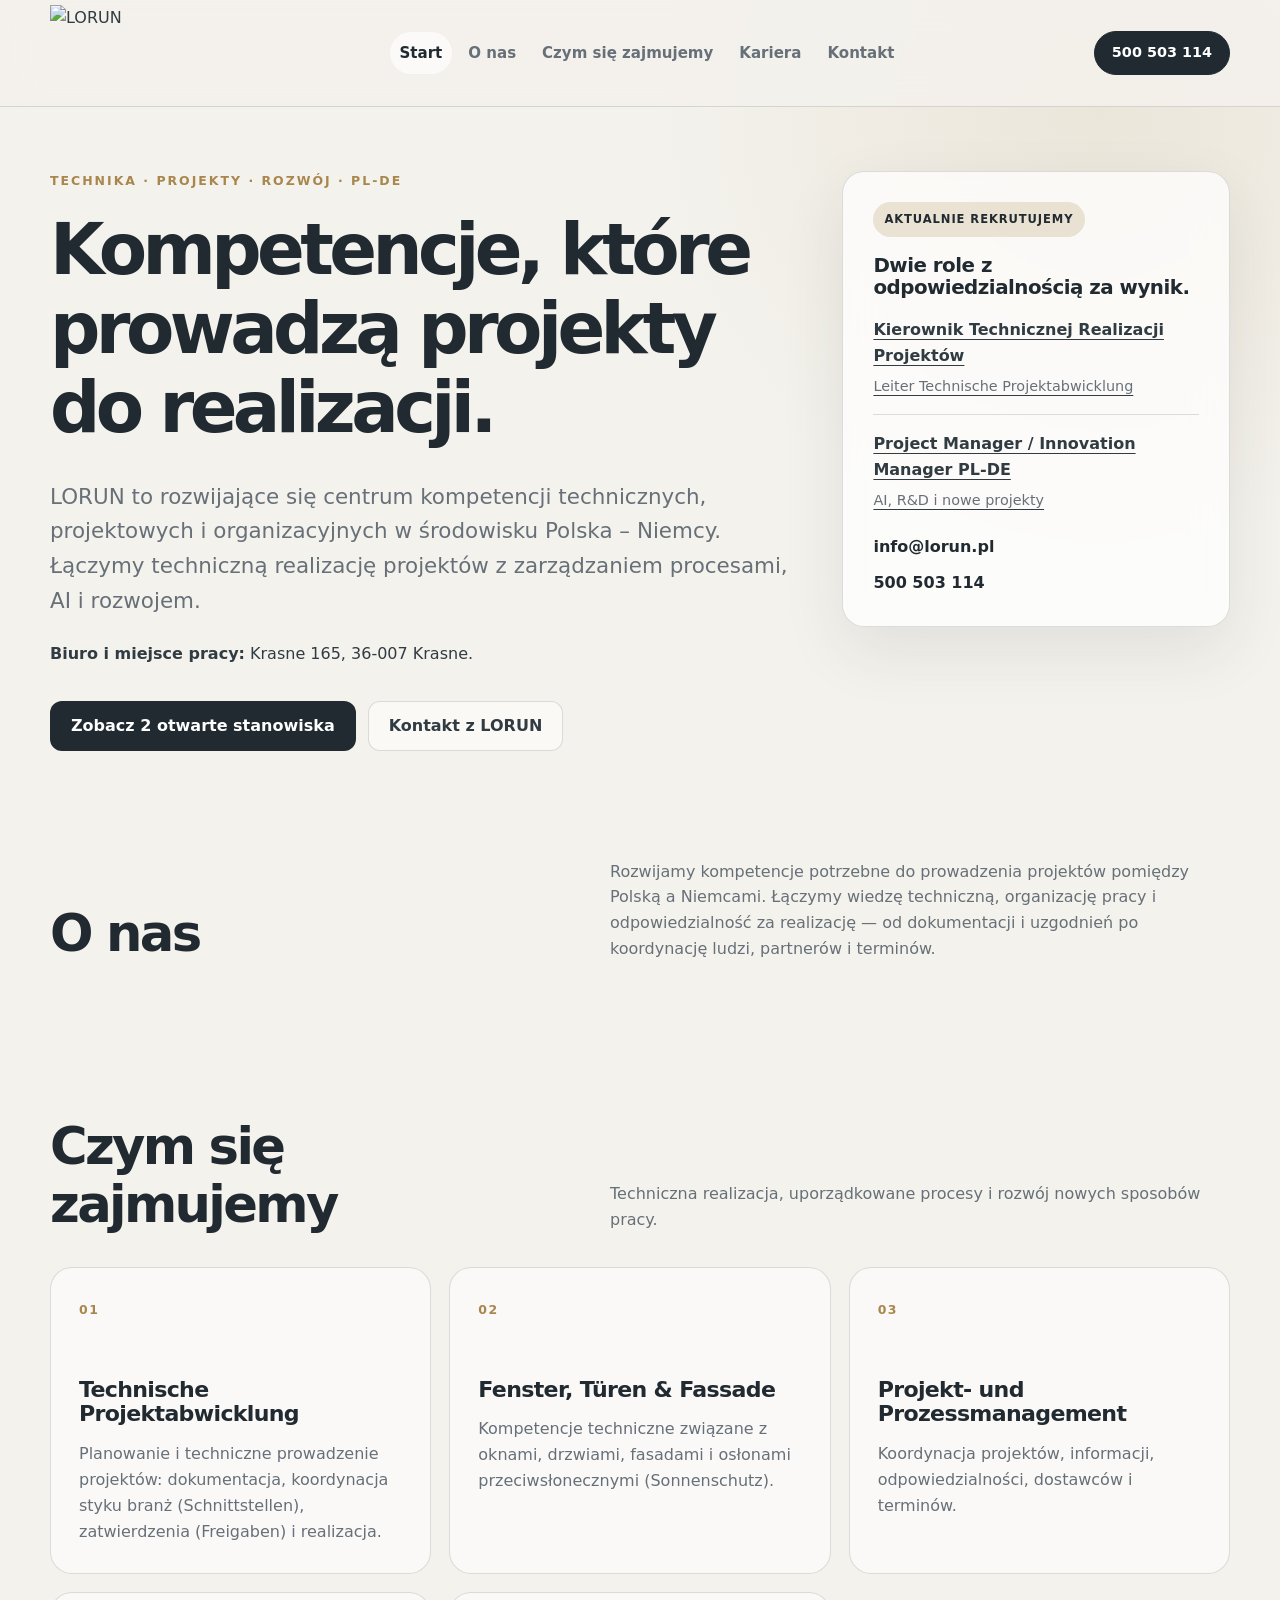
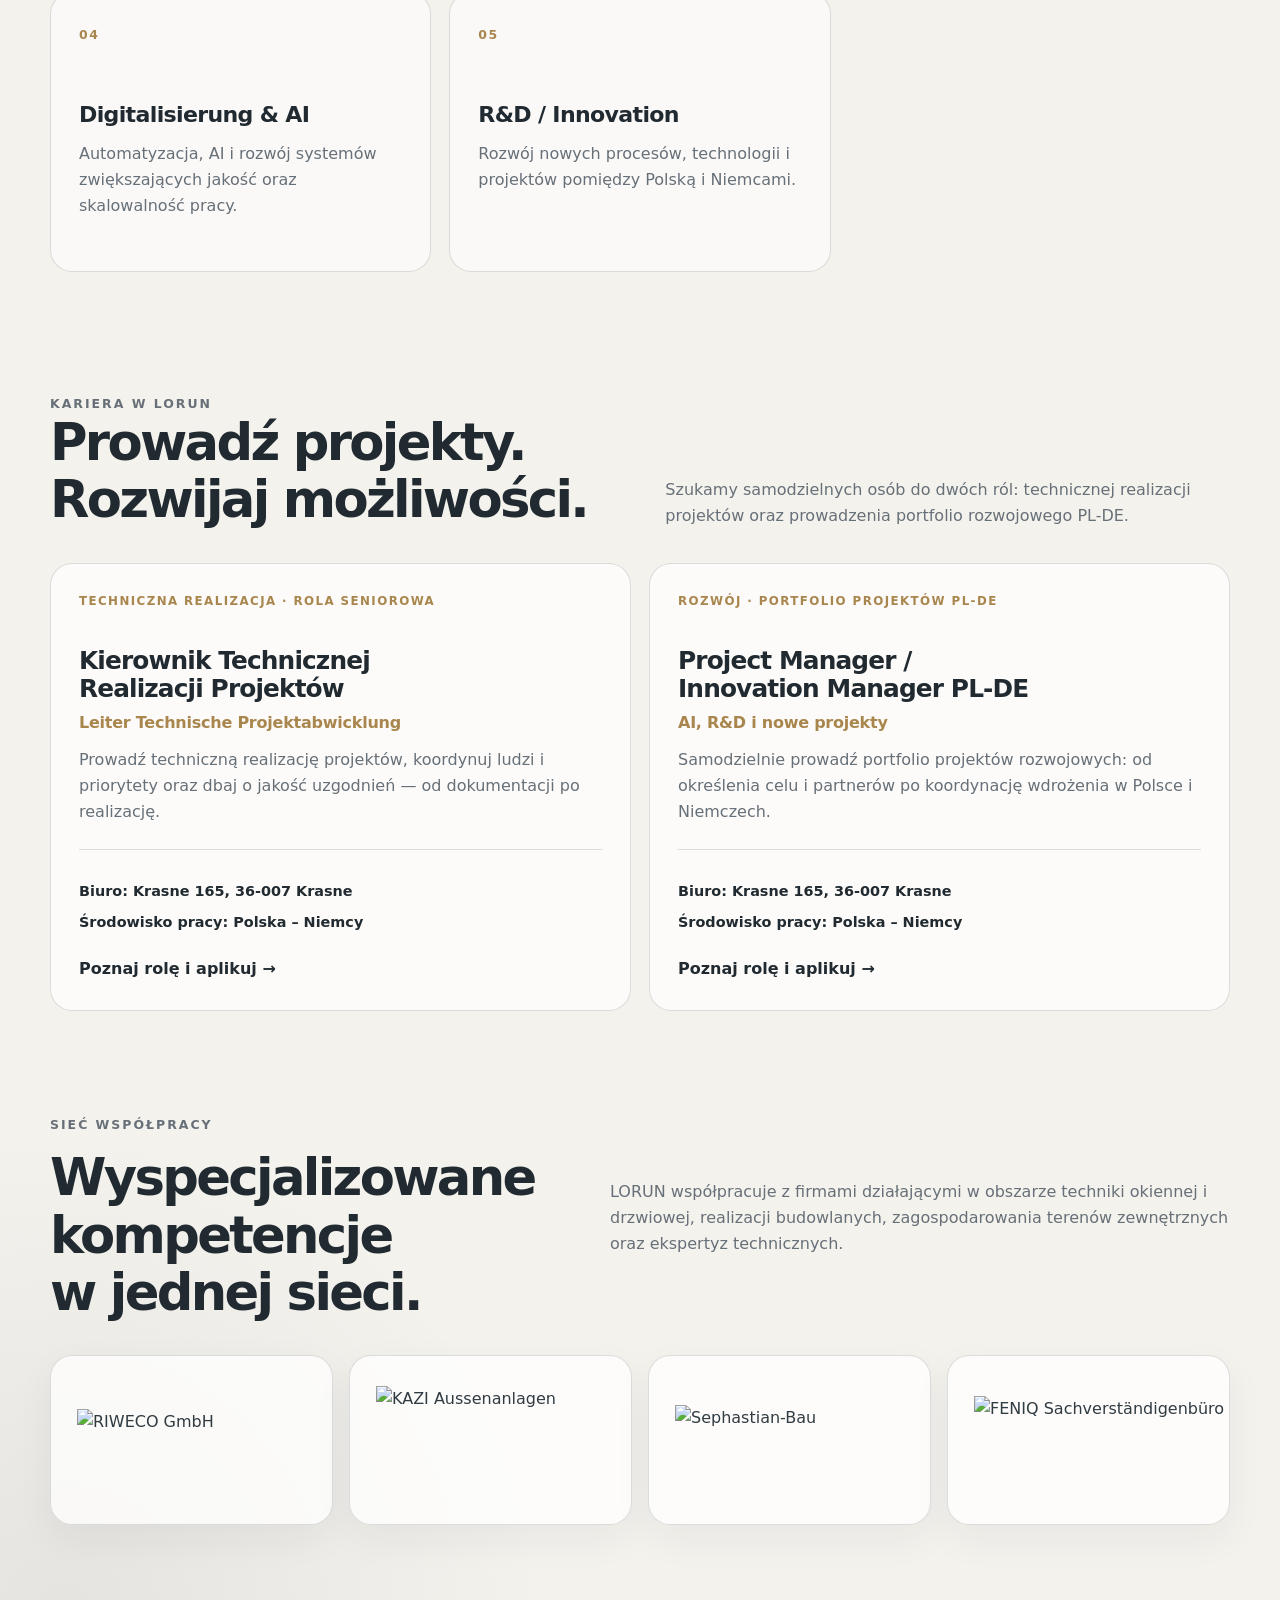
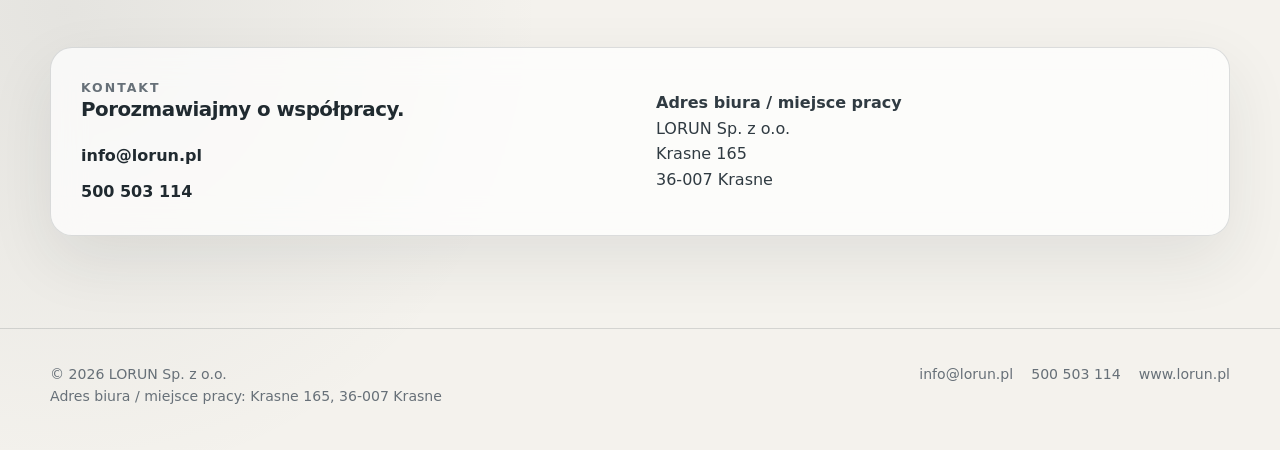
==== index.html @ e3cecb99 "Update LORUN careers, PL-DE profile and office contact" ====
<!doctype html>
<html lang="pl">
<head>
  <meta charset="utf-8">
  <meta name="viewport" content="width=device-width, initial-scale=1">
  <title>LORUN — kompetencje techniczne i projekty PL-DE | Kariera</title>
  <meta name="description" content="LORUN: techniczna realizacja projektów, okna, drzwi, fasady, AI i R&amp;D w środowisku PL-DE. Dwie aktualne rekrutacje. Biuro: Krasne 165, 36-007 Krasne.">
  <meta name="theme-color" content="#303b42">

  <link rel="canonical" href="https://www.lorun.pl/">
  <meta property="og:type" content="website">
  <meta property="og:title" content="LORUN — kompetencje techniczne i projekty PL-DE | Kariera">
  <meta property="og:description" content="LORUN: techniczna realizacja projektów, okna, drzwi, fasady, AI i R&amp;D w środowisku PL-DE. Dwie aktualne rekrutacje. Biuro: Krasne 165, 36-007 Krasne.">
  <meta property="og:url" content="https://www.lorun.pl/">
  <meta property="og:image" content="https://www.lorun.pl/assets/logo-lorun.png">
  <link rel="icon" type="image/png" href="assets/favicon.png">
  <link rel="stylesheet" href="assets/style.css">
</head>
<body>
<a class="skip-link" href="#main">Przejdź do treści</a>
<header class="site-header">
  <div class="container header-inner">
    <img class="site-logo" src="assets/logo-lorun.png" alt="LORUN" width="1000" height="684">
    <nav class="main-nav" aria-label="Nawigacja główna">
      <a href="./" aria-current="page">Start</a>
      <a href="#o-nas">O nas</a>
      <a href="#dzialalnosc">Czym się zajmujemy</a>
      <a href="kariera/">Kariera</a>
      <a href="#kontakt">Kontakt</a>
    </nav>
    <a class="header-contact" href="tel:+48500503114">500 503 114</a>
  </div>
</header>
<main id="main">
<section class="hero"><div class="container hero-grid"><div>
  <p class="eyebrow">Technika · Projekty · Rozwój · PL-DE</p>
  <h1>Kompetencje, które prowadzą projekty do realizacji.</h1>
  <p class="hero-copy">LORUN to rozwijające się centrum kompetencji technicznych, projektowych i organizacyjnych w środowisku Polska – Niemcy. Łączymy techniczną realizację projektów z zarządzaniem procesami, AI i rozwojem.</p>
  <p class="hero-location"><strong>Biuro i miejsce pracy:</strong> Krasne 165, 36-007 Krasne.</p>
  <div class="hero-actions"><a class="btn btn-primary" href="kariera/">Zobacz 2 otwarte stanowiska</a><a class="btn btn-secondary" href="#kontakt">Kontakt z LORUN</a></div>
</div><aside class="notice-panel" aria-labelledby="recruitment-title">
  <span class="notice-label">Aktualnie rekrutujemy</span><h2 id="recruitment-title">Dwie role z odpowiedzialnością za wynik.</h2>
  <ul class="open-roles"><li><a href="kariera/kierownik-technicznej-realizacji-projektow/">Kierownik Technicznej Realizacji Projektów<span>Leiter Technische Projektabwicklung</span></a></li><li><a href="kariera/project-manager-innovation-manager-pl-de/">Project Manager / Innovation Manager PL-DE<span>AI, R&amp;D i nowe projekty</span></a></li></ul>
  <div class="contact-list"><a href="mailto:info@lorun.pl">info@lorun.pl</a><a href="tel:+48500503114">500 503 114</a></div>
</aside></div></section>
<section class="section" id="o-nas"><div class="container"><div class="section-header"><h2>O nas</h2><p>Rozwijamy kompetencje potrzebne do prowadzenia projektów pomiędzy Polską a Niemcami. Łączymy wiedzę techniczną, organizację pracy i odpowiedzialność za realizację — od dokumentacji i uzgodnień po koordynację ludzi, partnerów i terminów.</p></div></div></section>
<section class="section" id="dzialalnosc"><div class="container"><div class="section-header"><h2>Czym się zajmujemy</h2><p>Techniczna realizacja, uporządkowane procesy i rozwój nowych sposobów pracy.</p></div><div class="cards-3">
<article class="service-card"><span class="service-index">01</span><h3 lang="de">Technische Projektabwicklung</h3><p>Planowanie i techniczne prowadzenie projektów: dokumentacja, koordynacja styku branż (Schnittstellen), zatwierdzenia (Freigaben) i realizacja.</p></article>
<article class="service-card"><span class="service-index">02</span><h3 lang="de">Fenster, Türen &amp; Fassade</h3><p>Kompetencje techniczne związane z oknami, drzwiami, fasadami i osłonami przeciwsłonecznymi (Sonnenschutz).</p></article>
<article class="service-card"><span class="service-index">03</span><h3 lang="de">Projekt- und Prozessmanagement</h3><p>Koordynacja projektów, informacji, odpowiedzialności, dostawców i terminów.</p></article>
<article class="service-card"><span class="service-index">04</span><h3 lang="de">Digitalisierung &amp; AI</h3><p>Automatyzacja, AI i rozwój systemów zwiększających jakość oraz skalowalność pracy.</p></article>
<article class="service-card"><span class="service-index">05</span><h3 lang="de">R&amp;D / Innovation</h3><p>Rozwój nowych procesów, technologii i projektów pomiędzy Polską i Niemcami.</p></article>
</div></div></section>
<section class="section" id="kariera"><div class="container"><div class="section-header"><div><p class="eyebrow">Kariera w LORUN</p><h2>Prowadź projekty. Rozwijaj możliwości.</h2></div><p>Szukamy samodzielnych osób do dwóch ról: technicznej realizacji projektów oraz prowadzenia portfolio rozwojowego PL-DE.</p></div><div class="jobs-grid jobs-grid-two"><a class="job-card" href="kariera/kierownik-technicznej-realizacji-projektow/">
  <span class="job-card-kicker">Techniczna realizacja · rola seniorowa</span>
  <h2>Kierownik Technicznej Realizacji Projektów<span class="job-subtitle" lang="de">Leiter Technische Projektabwicklung</span></h2>
  <p>Prowadź techniczną realizację projektów, koordynuj ludzi i priorytety oraz dbaj o jakość uzgodnień — od dokumentacji po realizację.</p>
  <div class="job-card-meta"><span>Biuro: Krasne 165, 36-007 Krasne</span><span>Środowisko pracy: Polska – Niemcy</span></div>
  <span class="job-card-link">Poznaj rolę i aplikuj →</span>
</a>
<a class="job-card" href="kariera/project-manager-innovation-manager-pl-de/">
  <span class="job-card-kicker">Rozwój · portfolio projektów PL-DE</span>
  <h2>Project Manager / Innovation Manager PL-DE<span class="job-subtitle" lang="pl">AI, R&amp;D i nowe projekty</span></h2>
  <p>Samodzielnie prowadź portfolio projektów rozwojowych: od określenia celu i partnerów po koordynację wdrożenia w Polsce i Niemczech.</p>
  <div class="job-card-meta"><span>Biuro: Krasne 165, 36-007 Krasne</span><span>Środowisko pracy: Polska – Niemcy</span></div>
  <span class="job-card-link">Poznaj rolę i aplikuj →</span>
</a></div></div></section>
<section class="section partners-section" aria-labelledby="partners-title">
  <div class="container">
    <div class="section-header partners-header">
      <div>
        <p class="eyebrow">Sieć współpracy</p>
        <h2 id="partners-title">Wyspecjalizowane kompetencje w jednej sieci.</h2>
      </div>
      <p>LORUN współpracuje z firmami działającymi w obszarze techniki okiennej i drzwiowej, realizacji budowlanych, zagospodarowania terenów zewnętrznych oraz ekspertyz technicznych.</p>
    </div>

    <div class="partners-grid" aria-label="Firmy partnerskie LORUN">
      <div class="partner-card">
        <img class="partner-logo partner-logo-riweco" src="assets/partners/riweco.png" alt="RIWECO GmbH" width="1100" height="145" loading="lazy" decoding="async">
      </div>
      <div class="partner-card">
        <img class="partner-logo partner-logo-kazi" src="assets/partners/kazi-aussenanlagen.png" alt="KAZI Aussenanlagen" width="620" height="260" loading="lazy" decoding="async">
      </div>
      <div class="partner-card">
        <img class="partner-logo partner-logo-sebau" src="assets/partners/sephastian-bau.png" alt="Sephastian-Bau" width="1100" height="223" loading="lazy" decoding="async">
      </div>
      <div class="partner-card">
        <img class="partner-logo partner-logo-feniq" src="assets/partners/feniq.png" alt="FENIQ Sachverständigenbüro" width="423" height="145" loading="lazy" decoding="async">
      </div>
    </div>
  </div>
</section>
<section class="section" id="kontakt"><div class="container contact-panel"><div class="contact-grid"><div><p class="eyebrow">Kontakt</p><h2>Porozmawiajmy o współpracy.</h2><div class="contact-list"><a href="mailto:info@lorun.pl">info@lorun.pl</a><a href="tel:+48500503114">500 503 114</a></div></div><address><strong>Adres biura / miejsce pracy</strong><br>LORUN Sp. z o.o.<br>Krasne 165<br>36-007 Krasne</address></div></div></section>
</main>
<footer class="site-footer">
  <div class="container footer-inner">
    <div>© 2026 LORUN Sp. z o.o.<br>Adres biura / miejsce pracy: Krasne 165, 36-007 Krasne</div>
    <div class="footer-links">
      <a href="mailto:info@lorun.pl">info@lorun.pl</a>
      <a href="tel:+48500503114">500 503 114</a>
      <a href="https://www.lorun.pl/">www.lorun.pl</a>
    </div>
  </div>
</footer>
<script type="application/ld+json">{
  "@context": "https://schema.org",
  "@type": "Organization",
  "name": "LORUN Sp. z o.o.",
  "url": "https://www.lorun.pl/",
  "logo": "https://www.lorun.pl/assets/logo-lorun.png",
  "telephone": "+48500503114",
  "email": "info@lorun.pl",
  "location": {
    "@type": "Place",
    "name": "Biuro / miejsce pracy LORUN",
    "address": {
      "@type": "PostalAddress",
      "streetAddress": "Krasne 165",
      "postalCode": "36-007",
      "addressLocality": "Krasne",
      "addressCountry": "PL"
    }
  }
}</script>
<!-- Cloudflare Web Analytics --><script type='module' src='https://static.cloudflareinsights.com/beacon.min.js' data-cf-beacon='{"token": "ae90b8def98d4bb9a8c5c125991c2f4f"}'></script><!-- End Cloudflare Web Analytics -->
</body></html>
---- assets/style.css ----
:root {
  --bg: #f4f2ed;
  --surface: #fbfaf7;
  --surface-strong: #ffffff;
  --text: #303b42;
  --text-strong: #202a30;
  --muted: #677078;
  --line: rgba(48, 59, 66, 0.16);
  --gold: #cdbb96;
  --gold-strong: #a9864d;
  --shadow: 0 24px 65px rgba(31, 42, 48, 0.09);
  --radius: 22px;
  --max-width: 1180px;
}

* { box-sizing: border-box; }
html { scroll-behavior: smooth; }
body {
  margin: 0;
  min-height: 100vh;
  color: var(--text);
  background:
    radial-gradient(circle at 86% 3%, rgba(205, 187, 150, 0.22), transparent 28rem),
    radial-gradient(circle at 5% 88%, rgba(48, 59, 66, 0.08), transparent 30rem),
    var(--bg);
  font-family: Inter, ui-sans-serif, system-ui, -apple-system, BlinkMacSystemFont, "Segoe UI", sans-serif;
  line-height: 1.62;
  -webkit-font-smoothing: antialiased;
}

img { max-width: 100%; display: block; }
a { color: inherit; }
button, input, textarea, select { font: inherit; }

.skip-link {
  position: absolute;
  left: -9999px;
  top: 0;
  z-index: 100;
  padding: .75rem 1rem;
  color: #fff;
  background: var(--text-strong);
}
.skip-link:focus { left: 1rem; top: 1rem; }

.container {
  width: min(var(--max-width), calc(100% - 40px));
  margin-inline: auto;
}

.site-header {
  position: relative;
  z-index: 10;
  border-bottom: 1px solid var(--line);
  background: rgba(244, 242, 237, 0.86);
  backdrop-filter: blur(18px);
}

.header-inner {
  display: grid;
  grid-template-columns: 190px 1fr auto;
  align-items: center;
  min-height: 106px;
  gap: 32px;
}

.site-logo {
  width: 168px;
  height: auto;
  object-fit: contain;
  user-select: none;
}

.main-nav {
  display: flex;
  justify-content: center;
  gap: 6px;
}

.main-nav a {
  display: inline-flex;
  align-items: center;
  min-height: 42px;
  padding: 0 14px;
  border-radius: 999px;
  color: var(--muted);
  font-size: .94rem;
  font-weight: 680;
  text-decoration: none;
}
.main-nav a:hover,
.main-nav a[aria-current="page"] {
  color: var(--text-strong);
  background: rgba(255, 255, 255, .64);
}

.header-contact {
  display: inline-flex;
  align-items: center;
  min-height: 44px;
  padding: 0 17px;
  border: 1px solid var(--text-strong);
  border-radius: 999px;
  color: #fff;
  background: var(--text-strong);
  font-size: .9rem;
  font-weight: 760;
  text-decoration: none;
  white-space: nowrap;
}
.header-contact:hover { opacity: .9; }

.hero {
  padding: 100px 0 78px;
}

.hero-grid {
  display: grid;
  grid-template-columns: minmax(0, 1.32fr) minmax(300px, .68fr);
  gap: 64px;
  align-items: end;
}

.eyebrow {
  margin: 0 0 20px;
  color: var(--gold-strong);
  font-size: .78rem;
  font-weight: 820;
  letter-spacing: .16em;
  text-transform: uppercase;
}

h1, h2, h3 {
  color: var(--text-strong);
  line-height: 1.12;
  text-wrap: balance;
}

h1 {
  max-width: 860px;
  margin: 0;
  font-size: clamp(3rem, 7vw, 6.45rem);
  letter-spacing: -.065em;
}

.hero-copy {
  max-width: 780px;
  margin: 32px 0 0;
  color: var(--muted);
  font-size: clamp(1.08rem, 2vw, 1.34rem);
}

.hero-actions {
  display: flex;
  flex-wrap: wrap;
  gap: 12px;
  margin-top: 34px;
}

.btn {
  display: inline-flex;
  align-items: center;
  justify-content: center;
  min-height: 50px;
  padding: 0 20px;
  border: 1px solid transparent;
  border-radius: 12px;
  font-weight: 760;
  text-decoration: none;
}
.btn-primary { color: #fff; background: var(--text-strong); }
.btn-primary:hover { opacity: .91; transform: translateY(-1px); }
.btn-secondary { border-color: var(--line); background: rgba(255,255,255,.52); }
.btn-secondary:hover { background: #fff; }

.notice-panel,
.contact-panel,
.job-apply-card {
  padding: 30px;
  border: 1px solid var(--line);
  border-radius: var(--radius);
  background: rgba(255, 255, 255, .72);
  box-shadow: var(--shadow);
  backdrop-filter: blur(16px);
}

.notice-label {
  display: inline-flex;
  margin-bottom: 18px;
  padding: 8px 11px;
  border-radius: 999px;
  color: var(--text-strong);
  background: rgba(205,187,150,.38);
  font-size: .72rem;
  font-weight: 820;
  letter-spacing: .08em;
  text-transform: uppercase;
}

.notice-panel h2,
.contact-panel h2,
.job-apply-card h2 {
  margin: 0 0 12px;
  font-size: 1.24rem;
  letter-spacing: -.025em;
}

.notice-panel p,
.contact-panel p,
.job-apply-card p {
  margin: 0;
  color: var(--muted);
}

.contact-list {
  display: grid;
  gap: 10px;
  margin-top: 22px;
}
.contact-list a {
  display: flex;
  align-items: center;
  gap: 10px;
  color: var(--text-strong);
  font-weight: 740;
  text-decoration: none;
  overflow-wrap: anywhere;
}
.contact-list a:hover { text-decoration: underline; text-underline-offset: 4px; }

.section { padding: 30px 0 92px; }
.section-header {
  display: flex;
  justify-content: space-between;
  align-items: end;
  gap: 32px;
  margin-bottom: 34px;
}
.section-header h2 {
  margin: 0;
  font-size: clamp(2rem, 4vw, 3.7rem);
  letter-spacing: -.052em;
}
.section-header p { max-width: 620px; margin: 0; color: var(--muted); }

.cards-3 {
  display: grid;
  grid-template-columns: repeat(3, minmax(0, 1fr));
  gap: 18px;
}

.service-card {
  min-height: 280px;
  padding: 28px;
  border: 1px solid var(--line);
  border-radius: var(--radius);
  background: rgba(255,255,255,.55);
}
.service-index {
  color: var(--gold-strong);
  font-size: .78rem;
  font-weight: 820;
  letter-spacing: .12em;
}
.service-card h3 { margin: 56px 0 14px; font-size: 1.38rem; letter-spacing: -.03em; }
.service-card p { margin: 0; color: var(--muted); }

.partners-section {
  padding-top: 12px;
}

.partners-header {
  align-items: center;
}

.partners-header > div {
  max-width: 650px;
}

.partners-header .eyebrow {
  margin-bottom: 14px;
}

.partners-grid {
  display: grid;
  grid-template-columns: repeat(4, minmax(0, 1fr));
  gap: 16px;
}

.partner-card {
  display: grid;
  place-items: center;
  min-height: 170px;
  padding: 30px 26px;
  overflow: hidden;
  border: 1px solid var(--line);
  border-radius: var(--radius);
  background: rgba(255,255,255,.76);
  box-shadow: 0 14px 38px rgba(31, 42, 48, .055);
}

.partner-logo {
  width: 100%;
  height: 92px;
  object-fit: contain;
  object-position: center;
}

.partner-logo-riweco { height: 62px; }
.partner-logo-kazi { height: 108px; }
.partner-logo-sebau { height: 70px; }
.partner-logo-feniq { height: 88px; }

.career-teaser {
  display: grid;
  grid-template-columns: 1.15fr .85fr;
  gap: 42px;
  align-items: center;
  padding: 44px;
  border: 1px solid var(--line);
  border-radius: 28px;
  color: #f8f7f3;
  background: var(--text-strong);
  box-shadow: var(--shadow);
}
.career-teaser h2 { margin: 0 0 16px; color: #fff; font-size: clamp(2rem, 4vw, 3.5rem); letter-spacing: -.05em; }
.career-teaser p { margin: 0; color: rgba(255,255,255,.72); }
.career-teaser .btn { justify-self: end; color: var(--text-strong); background: var(--gold); }

.page-hero {
  padding: 76px 0 54px;
}
.page-hero h1 {
  max-width: 900px;
  font-size: clamp(3rem, 7vw, 5.9rem);
}
.page-hero .hero-copy { max-width: 850px; }

.breadcrumbs {
  display: flex;
  flex-wrap: wrap;
  gap: 8px;
  margin: 0 0 20px;
  color: var(--muted);
  font-size: .86rem;
}
.breadcrumbs a { text-decoration: none; }
.breadcrumbs a:hover { text-decoration: underline; }

.jobs-grid {
  display: grid;
  grid-template-columns: repeat(3, minmax(0, 1fr));
  gap: 18px;
}

.job-card {
  position: relative;
  display: flex;
  flex-direction: column;
  min-height: 410px;
  padding: 28px;
  border: 1px solid var(--line);
  border-radius: var(--radius);
  background: rgba(255,255,255,.67);
  text-decoration: none;
  transition: transform .18s ease, box-shadow .18s ease, border-color .18s ease;
}
.job-card:hover {
  transform: translateY(-4px);
  border-color: rgba(169,134,77,.48);
  box-shadow: var(--shadow);
}
.job-card-kicker {
  color: var(--gold-strong);
  font-size: .74rem;
  font-weight: 820;
  letter-spacing: .12em;
  text-transform: uppercase;
}
.job-card h2 { margin: 36px 0 12px; font-size: 1.55rem; letter-spacing: -.035em; }
.job-card p { margin: 0; color: var(--muted); }
.job-card-meta {
  display: grid;
  gap: 8px;
  margin-top: auto;
  padding-top: 30px;
  border-top: 1px solid var(--line);
  color: var(--text-strong);
  font-size: .9rem;
  font-weight: 690;
}
.job-card-link {
  display: inline-flex;
  margin-top: 22px;
  color: var(--text-strong);
  font-weight: 800;
}

.job-header {
  padding: 66px 0 38px;
}
.job-header h1 {
  max-width: 1020px;
  font-size: clamp(2.65rem, 6vw, 5.1rem);
}
.job-subtitle {
  display: block;
  margin-top: 10px;
  color: var(--gold-strong);
  font-size: clamp(1rem, 2vw, 1.34rem);
  font-weight: 760;
  letter-spacing: -.015em;
}

.job-meta {
  display: grid;
  grid-template-columns: repeat(3, minmax(0,1fr));
  gap: 1px;
  margin-top: 34px;
  overflow: hidden;
  border: 1px solid var(--line);
  border-radius: 16px;
  background: var(--line);
}
.job-meta-item { padding: 20px; background: rgba(255,255,255,.78); }
.job-meta-label {
  display: block;
  margin-bottom: 4px;
  color: var(--muted);
  font-size: .72rem;
  font-weight: 820;
  letter-spacing: .09em;
  text-transform: uppercase;
}
.job-meta-value { color: var(--text-strong); font-weight: 750; }

.job-layout {
  display: grid;
  grid-template-columns: minmax(0, 1fr) 340px;
  gap: 54px;
  align-items: start;
  padding: 30px 0 100px;
}

.job-content {
  min-width: 0;
  padding: 38px 42px;
  border: 1px solid var(--line);
  border-radius: var(--radius);
  background: rgba(255,255,255,.60);
}
.job-section + .job-section {
  margin-top: 42px;
  padding-top: 36px;
  border-top: 1px solid var(--line);
}
.job-section h2 { margin: 0 0 18px; font-size: 1.72rem; letter-spacing: -.035em; }
.job-section p { margin: 0 0 16px; }
.job-section p:last-child { margin-bottom: 0; }
.job-section ul { margin: 0; padding-left: 1.25rem; }
.job-section li { padding-left: .25rem; margin: .42rem 0; }
.job-section strong { color: var(--text-strong); }

.job-sidebar {
  position: sticky;
  top: 28px;
  display: grid;
  gap: 18px;
}
.job-apply-card .btn { width: 100%; margin-top: 22px; }
.apply-details {
  display: grid;
  gap: 10px;
  margin-top: 20px;
  padding-top: 20px;
  border-top: 1px solid var(--line);
  font-size: .93rem;
}
.apply-details a { font-weight: 760; text-decoration: none; overflow-wrap: anywhere; }
.apply-details a:hover { text-decoration: underline; }

.pathway {
  display: flex;
  flex-wrap: wrap;
  gap: 8px;
  align-items: center;
  margin-top: 12px;
}
.pathway span {
  padding: 9px 12px;
  border: 1px solid var(--line);
  border-radius: 10px;
  background: rgba(255,255,255,.62);
  font-size: .9rem;
  font-weight: 720;
}
.pathway b { color: var(--gold-strong); }

.site-footer {
  border-top: 1px solid var(--line);
}
.footer-inner {
  display: grid;
  grid-template-columns: 1fr auto;
  gap: 28px;
  padding: 34px 0 42px;
  color: var(--muted);
  font-size: .88rem;
}
.footer-links { display: flex; flex-wrap: wrap; justify-content: end; gap: 18px; }
.footer-links a { text-decoration: none; }
.footer-links a:hover { text-decoration: underline; }

@media (max-width: 980px) {
  .header-inner { grid-template-columns: 160px 1fr; }
  .header-contact { display: none; }
  .main-nav { justify-content: end; }
  .hero-grid, .career-teaser, .job-layout { grid-template-columns: 1fr; }
  .notice-panel { max-width: 680px; }
  .career-teaser .btn { justify-self: start; }
  .job-sidebar { position: static; grid-template-columns: 1fr 1fr; }
  .cards-3, .jobs-grid, .partners-grid { grid-template-columns: 1fr 1fr; }
}

@media (max-width: 720px) {
  .container { width: min(var(--max-width), calc(100% - 28px)); }
  .site-header { position: static; }
  .header-inner { grid-template-columns: 132px 1fr; min-height: 84px; gap: 16px; }
  .site-logo { width: 128px; }
  .main-nav { gap: 0; }
  .main-nav a { padding-inline: 10px; font-size: .85rem; }
  .hero { padding: 68px 0 56px; }
  .hero-grid { gap: 38px; }
  h1 { font-size: clamp(2.75rem, 15vw, 4.6rem); }
  .section { padding-bottom: 68px; }
  .section-header { display: block; }
  .section-header p { margin-top: 16px; }
  .cards-3, .jobs-grid, .job-sidebar { grid-template-columns: 1fr; }
  .partner-card { min-height: 148px; }
  .career-teaser { padding: 30px; }
  .page-hero { padding-top: 58px; }
  .job-meta { grid-template-columns: 1fr; }
  .job-content { padding: 28px 24px; }
  .footer-inner { grid-template-columns: 1fr; }
  .footer-links { justify-content: start; }
}

@media (max-width: 480px) {
  .header-inner { grid-template-columns: 112px 1fr; }
  .site-logo { width: 108px; }
  .main-nav a:nth-child(3) { display: none; }
  .notice-panel, .contact-panel, .job-apply-card, .service-card, .job-card { padding: 24px; }
  .partners-grid { grid-template-columns: 1fr; }
  .partner-card { min-height: 132px; padding: 24px; }
  .hero-actions { display: grid; }
  .btn { width: 100%; }
}

/* Recruitment and office information use the existing palette and components. */
.main-nav { flex-wrap: wrap; }
.header-inner { grid-template-columns: 150px minmax(0, 1fr) auto; gap: 18px; }
.site-logo { width: 140px; }
.main-nav a { padding-inline: 10px; }
.hero { padding-top: 64px; }
.hero-grid { gap: 40px; align-items: start; }
.hero h1 { font-size: clamp(2.8rem, 5.5vw, 4.7rem); }
.page-hero h1, .job-header h1 { overflow-wrap: anywhere; }
.hero-location { margin-top: 22px; }
.open-roles { list-style: none; padding: 0; margin: 18px 0; }
.open-roles li + li { border-top: 1px solid var(--line); margin-top: 16px; padding-top: 16px; }
.open-roles a { display: block; font-weight: 760; text-decoration-thickness: 1px; text-underline-offset: 4px; }
.open-roles a span { display: block; margin-top: 6px; font-size: .9rem; font-weight: 500; color: var(--muted); }
.jobs-grid-two { grid-template-columns: repeat(2, minmax(0, 1fr)); }
.job-card .job-subtitle { font-size: 1rem; line-height: 1.4; }
.job-card p { margin-bottom: 24px; }
.contact-grid { display: grid; grid-template-columns: 1fr 1fr; gap: 32px; align-items: center; }
address { font-style: normal; }
.archive-notice { margin-top: 28px; padding: 24px; border: 1px solid var(--gold-strong); border-radius: var(--radius); background: var(--surface); }
.archive-notice p { margin: 10px 0 18px; }
a:focus-visible { outline: 3px solid var(--gold-strong); outline-offset: 4px; }
section[id] { scroll-margin-top: 24px; }
@media (max-width: 1100px) {
  .header-inner { grid-template-columns: 140px minmax(0, 1fr); }
  .header-contact { display: none; }
}
@media (max-width: 720px) {
  .header-inner { grid-template-columns: 1fr; gap: 8px; padding-block: 14px; }
  .site-logo { width: 108px; margin-inline: auto; }
  .main-nav { justify-content: center; }
  .main-nav a, .main-nav a:nth-child(3) { display: inline-flex; padding-inline: 10px; min-height: 44px; }
  .jobs-grid-two, .contact-grid { grid-template-columns: 1fr; }
  .hero { padding-top: 36px; }
  .hero h1 { font-size: clamp(2.5rem, 10vw, 4rem); }
  .page-hero h1 { font-size: clamp(2.35rem, 7vw, 5.9rem); }
  .hero-copy { margin-top: 22px; }
}
@media (prefers-reduced-motion: reduce) {
  html { scroll-behavior: auto; }
  .job-card { transition: none; }
  .job-card:hover, .btn-primary:hover { transform: none; }
}
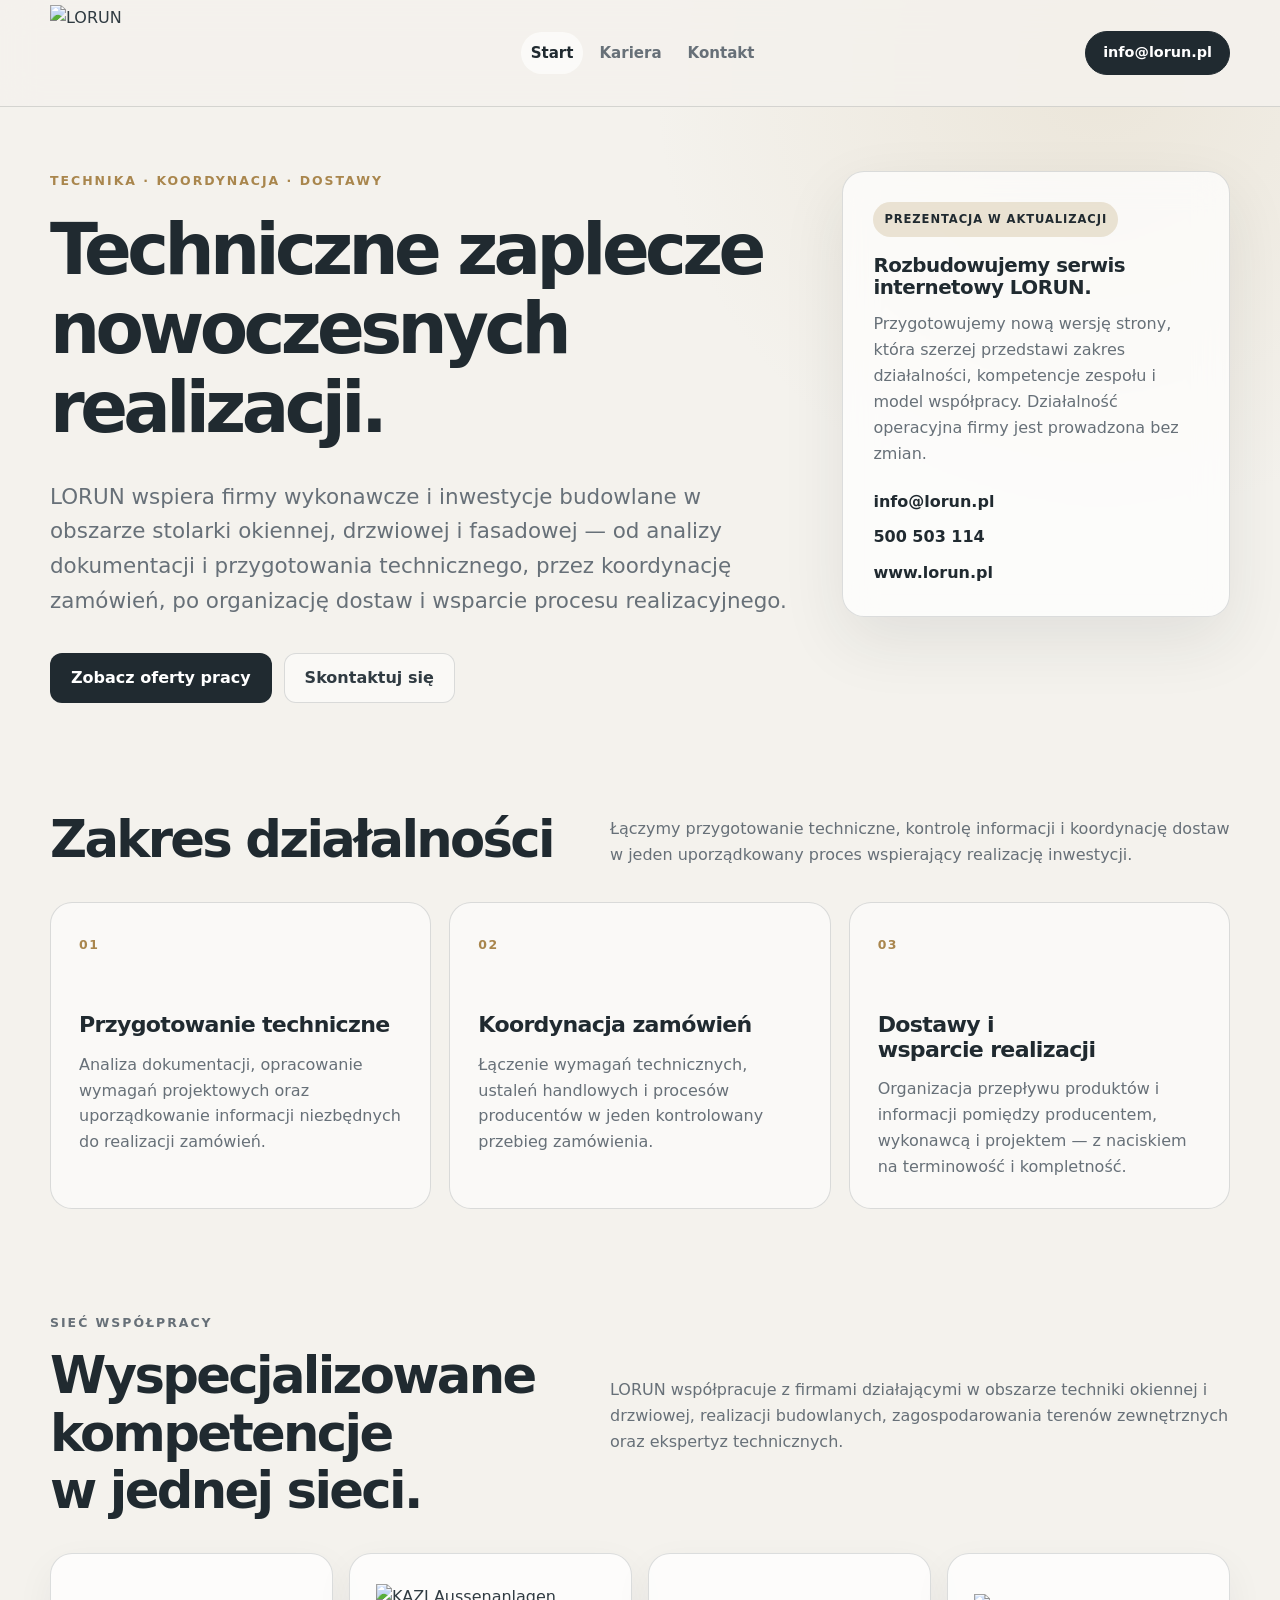
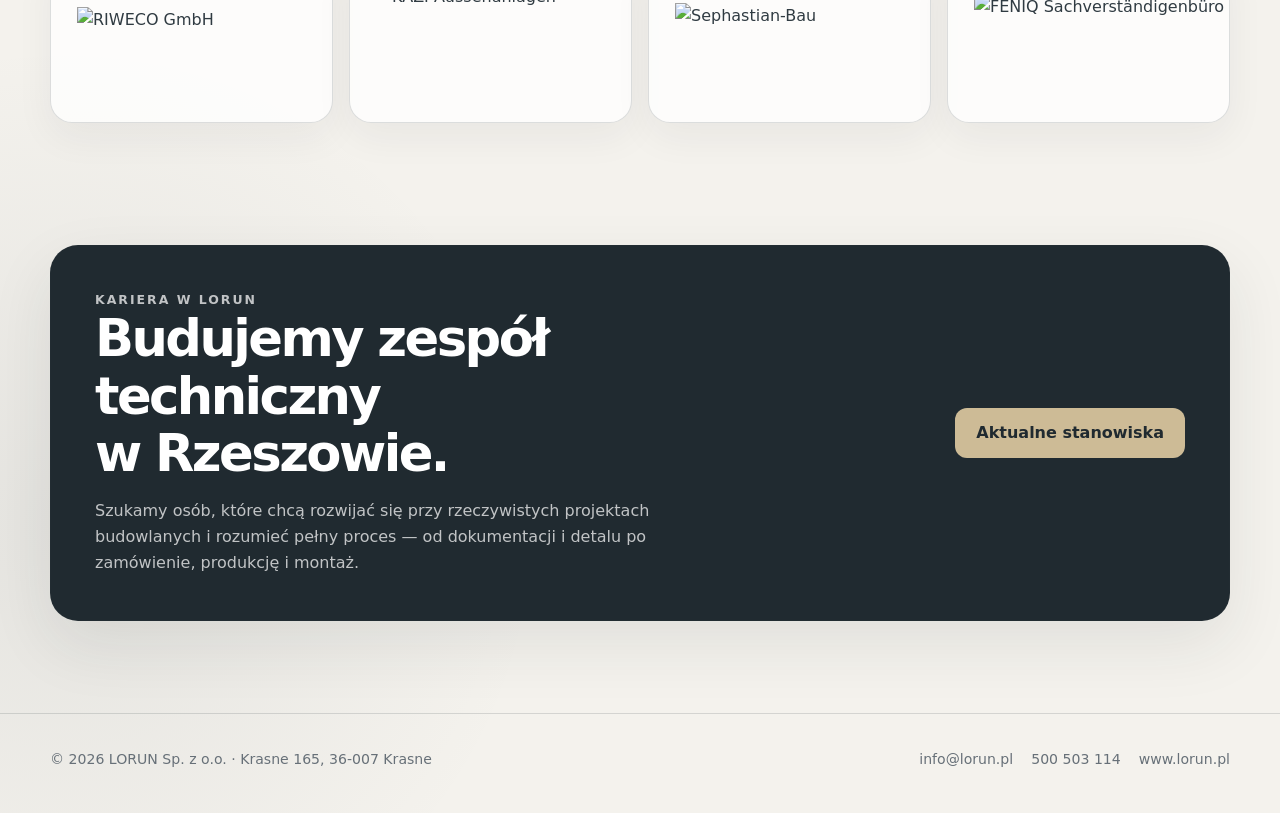
==== commit 97a35abb: "Update LORUN contact details" ====
--- a/index.html
+++ b/index.html
@@ -3,16 +3,9 @@
 <head>
   <meta charset="utf-8">
   <meta name="viewport" content="width=device-width, initial-scale=1">
-  <title>LORUN — kompetencje techniczne i projekty PL-DE | Kariera</title>
-  <meta name="description" content="LORUN: techniczna realizacja projektów, okna, drzwi, fasady, AI i R&amp;D w środowisku PL-DE. Dwie aktualne rekrutacje. Biuro: Krasne 165, 36-007 Krasne.">
+  <title>LORUN — przygotowanie techniczne, koordynacja i dostawy</title>
+  <meta name="description" content="LORUN wspiera realizacje budowlane w obszarze stolarki okiennej, drzwiowej i fasadowej.">
   <meta name="theme-color" content="#303b42">
-
-  <link rel="canonical" href="https://www.lorun.pl/">
-  <meta property="og:type" content="website">
-  <meta property="og:title" content="LORUN — kompetencje techniczne i projekty PL-DE | Kariera">
-  <meta property="og:description" content="LORUN: techniczna realizacja projektów, okna, drzwi, fasady, AI i R&amp;D w środowisku PL-DE. Dwie aktualne rekrutacje. Biuro: Krasne 165, 36-007 Krasne.">
-  <meta property="og:url" content="https://www.lorun.pl/">
-  <meta property="og:image" content="https://www.lorun.pl/assets/logo-lorun.png">
   <link rel="icon" type="image/png" href="assets/favicon.png">
   <link rel="stylesheet" href="assets/style.css">
 </head>
@@ -22,49 +15,65 @@
   <div class="container header-inner">
     <img class="site-logo" src="assets/logo-lorun.png" alt="LORUN" width="1000" height="684">
     <nav class="main-nav" aria-label="Nawigacja główna">
-      <a href="./" aria-current="page">Start</a>
-      <a href="#o-nas">O nas</a>
-      <a href="#dzialalnosc">Czym się zajmujemy</a>
+      <a href="" aria-current="page">Start</a>
       <a href="kariera/">Kariera</a>
-      <a href="#kontakt">Kontakt</a>
+      <a href="mailto:info@lorun.pl">Kontakt</a>
     </nav>
-    <a class="header-contact" href="tel:+48500503114">500 503 114</a>
+    <a class="header-contact" href="mailto:info@lorun.pl">info@lorun.pl</a>
   </div>
 </header>
 <main id="main">
-<section class="hero"><div class="container hero-grid"><div>
-  <p class="eyebrow">Technika · Projekty · Rozwój · PL-DE</p>
-  <h1>Kompetencje, które prowadzą projekty do realizacji.</h1>
-  <p class="hero-copy">LORUN to rozwijające się centrum kompetencji technicznych, projektowych i organizacyjnych w środowisku Polska – Niemcy. Łączymy techniczną realizację projektów z zarządzaniem procesami, AI i rozwojem.</p>
-  <p class="hero-location"><strong>Biuro i miejsce pracy:</strong> Krasne 165, 36-007 Krasne.</p>
-  <div class="hero-actions"><a class="btn btn-primary" href="kariera/">Zobacz 2 otwarte stanowiska</a><a class="btn btn-secondary" href="#kontakt">Kontakt z LORUN</a></div>
-</div><aside class="notice-panel" aria-labelledby="recruitment-title">
-  <span class="notice-label">Aktualnie rekrutujemy</span><h2 id="recruitment-title">Dwie role z odpowiedzialnością za wynik.</h2>
-  <ul class="open-roles"><li><a href="kariera/kierownik-technicznej-realizacji-projektow/">Kierownik Technicznej Realizacji Projektów<span>Leiter Technische Projektabwicklung</span></a></li><li><a href="kariera/project-manager-innovation-manager-pl-de/">Project Manager / Innovation Manager PL-DE<span>AI, R&amp;D i nowe projekty</span></a></li></ul>
-  <div class="contact-list"><a href="mailto:info@lorun.pl">info@lorun.pl</a><a href="tel:+48500503114">500 503 114</a></div>
-</aside></div></section>
-<section class="section" id="o-nas"><div class="container"><div class="section-header"><h2>O nas</h2><p>Rozwijamy kompetencje potrzebne do prowadzenia projektów pomiędzy Polską a Niemcami. Łączymy wiedzę techniczną, organizację pracy i odpowiedzialność za realizację — od dokumentacji i uzgodnień po koordynację ludzi, partnerów i terminów.</p></div></div></section>
-<section class="section" id="dzialalnosc"><div class="container"><div class="section-header"><h2>Czym się zajmujemy</h2><p>Techniczna realizacja, uporządkowane procesy i rozwój nowych sposobów pracy.</p></div><div class="cards-3">
-<article class="service-card"><span class="service-index">01</span><h3 lang="de">Technische Projektabwicklung</h3><p>Planowanie i techniczne prowadzenie projektów: dokumentacja, koordynacja styku branż (Schnittstellen), zatwierdzenia (Freigaben) i realizacja.</p></article>
-<article class="service-card"><span class="service-index">02</span><h3 lang="de">Fenster, Türen &amp; Fassade</h3><p>Kompetencje techniczne związane z oknami, drzwiami, fasadami i osłonami przeciwsłonecznymi (Sonnenschutz).</p></article>
-<article class="service-card"><span class="service-index">03</span><h3 lang="de">Projekt- und Prozessmanagement</h3><p>Koordynacja projektów, informacji, odpowiedzialności, dostawców i terminów.</p></article>
-<article class="service-card"><span class="service-index">04</span><h3 lang="de">Digitalisierung &amp; AI</h3><p>Automatyzacja, AI i rozwój systemów zwiększających jakość oraz skalowalność pracy.</p></article>
-<article class="service-card"><span class="service-index">05</span><h3 lang="de">R&amp;D / Innovation</h3><p>Rozwój nowych procesów, technologii i projektów pomiędzy Polską i Niemcami.</p></article>
-</div></div></section>
-<section class="section" id="kariera"><div class="container"><div class="section-header"><div><p class="eyebrow">Kariera w LORUN</p><h2>Prowadź projekty. Rozwijaj możliwości.</h2></div><p>Szukamy samodzielnych osób do dwóch ról: technicznej realizacji projektów oraz prowadzenia portfolio rozwojowego PL-DE.</p></div><div class="jobs-grid jobs-grid-two"><a class="job-card" href="kariera/kierownik-technicznej-realizacji-projektow/">
-  <span class="job-card-kicker">Techniczna realizacja · rola seniorowa</span>
-  <h2>Kierownik Technicznej Realizacji Projektów<span class="job-subtitle" lang="de">Leiter Technische Projektabwicklung</span></h2>
-  <p>Prowadź techniczną realizację projektów, koordynuj ludzi i priorytety oraz dbaj o jakość uzgodnień — od dokumentacji po realizację.</p>
-  <div class="job-card-meta"><span>Biuro: Krasne 165, 36-007 Krasne</span><span>Środowisko pracy: Polska – Niemcy</span></div>
-  <span class="job-card-link">Poznaj rolę i aplikuj →</span>
-</a>
-<a class="job-card" href="kariera/project-manager-innovation-manager-pl-de/">
-  <span class="job-card-kicker">Rozwój · portfolio projektów PL-DE</span>
-  <h2>Project Manager / Innovation Manager PL-DE<span class="job-subtitle" lang="pl">AI, R&amp;D i nowe projekty</span></h2>
-  <p>Samodzielnie prowadź portfolio projektów rozwojowych: od określenia celu i partnerów po koordynację wdrożenia w Polsce i Niemczech.</p>
-  <div class="job-card-meta"><span>Biuro: Krasne 165, 36-007 Krasne</span><span>Środowisko pracy: Polska – Niemcy</span></div>
-  <span class="job-card-link">Poznaj rolę i aplikuj →</span>
-</a></div></div></section>
+
+<section class="hero">
+  <div class="container hero-grid">
+    <div>
+      <p class="eyebrow">Technika · Koordynacja · Dostawy</p>
+      <h1>Techniczne zaplecze nowoczesnych realizacji.</h1>
+      <p class="hero-copy">LORUN wspiera firmy wykonawcze i inwestycje budowlane w obszarze stolarki okiennej, drzwiowej i fasadowej — od analizy dokumentacji i przygotowania technicznego, przez koordynację zamówień, po organizację dostaw i wsparcie procesu realizacyjnego.</p>
+      <div class="hero-actions">
+        <a class="btn btn-primary" href="kariera/">Zobacz oferty pracy</a>
+        <a class="btn btn-secondary" href="mailto:info@lorun.pl">Skontaktuj się</a>
+      </div>
+    </div>
+    <aside class="notice-panel">
+      <span class="notice-label">Prezentacja w aktualizacji</span>
+      <h2>Rozbudowujemy serwis internetowy LORUN.</h2>
+      <p>Przygotowujemy nową wersję strony, która szerzej przedstawi zakres działalności, kompetencje zespołu i model współpracy. Działalność operacyjna firmy jest prowadzona bez zmian.</p>
+      <div class="contact-list">
+        <a href="mailto:info@lorun.pl">info@lorun.pl</a>
+        <a href="tel:+48500503114">500 503 114</a>
+        <a href="https://www.lorun.pl/">www.lorun.pl</a>
+      </div>
+    </aside>
+  </div>
+</section>
+
+<section class="section">
+  <div class="container">
+    <div class="section-header">
+      <h2>Zakres działalności</h2>
+      <p>Łączymy przygotowanie techniczne, kontrolę informacji i koordynację dostaw w jeden uporządkowany proces wspierający realizację inwestycji.</p>
+    </div>
+    <div class="cards-3">
+      <article class="service-card">
+        <span class="service-index">01</span>
+        <h3>Przygotowanie techniczne</h3>
+        <p>Analiza dokumentacji, opracowanie wymagań projektowych oraz uporządkowanie informacji niezbędnych do realizacji zamówień.</p>
+      </article>
+      <article class="service-card">
+        <span class="service-index">02</span>
+        <h3>Koordynacja zamówień</h3>
+        <p>Łączenie wymagań technicznych, ustaleń handlowych i procesów producentów w jeden kontrolowany przebieg zamówienia.</p>
+      </article>
+      <article class="service-card">
+        <span class="service-index">03</span>
+        <h3>Dostawy i wsparcie realizacji</h3>
+        <p>Organizacja przepływu produktów i informacji pomiędzy producentem, wykonawcą i projektem — z naciskiem na terminowość i kompletność.</p>
+      </article>
+    </div>
+  </div>
+</section>
+
 <section class="section partners-section" aria-labelledby="partners-title">
   <div class="container">
     <div class="section-header partners-header">
@@ -91,11 +100,22 @@
     </div>
   </div>
 </section>
-<section class="section" id="kontakt"><div class="container contact-panel"><div class="contact-grid"><div><p class="eyebrow">Kontakt</p><h2>Porozmawiajmy o współpracy.</h2><div class="contact-list"><a href="mailto:info@lorun.pl">info@lorun.pl</a><a href="tel:+48500503114">500 503 114</a></div></div><address><strong>Adres biura / miejsce pracy</strong><br>LORUN Sp. z o.o.<br>Krasne 165<br>36-007 Krasne</address></div></div></section>
+
+<section class="section">
+  <div class="container career-teaser">
+    <div>
+      <p class="eyebrow">Kariera w LORUN</p>
+      <h2>Budujemy zespół techniczny w Rzeszowie.</h2>
+      <p>Szukamy osób, które chcą rozwijać się przy rzeczywistych projektach budowlanych i rozumieć pełny proces — od dokumentacji i detalu po zamówienie, produkcję i montaż.</p>
+    </div>
+    <a class="btn" href="kariera/">Aktualne stanowiska</a>
+  </div>
+</section>
+
 </main>
 <footer class="site-footer">
   <div class="container footer-inner">
-    <div>© 2026 LORUN Sp. z o.o.<br>Adres biura / miejsce pracy: Krasne 165, 36-007 Krasne</div>
+    <div>© 2026 LORUN Sp. z o.o. · Krasne 165, 36-007 Krasne</div>
     <div class="footer-links">
       <a href="mailto:info@lorun.pl">info@lorun.pl</a>
       <a href="tel:+48500503114">500 503 114</a>
@@ -103,25 +123,6 @@
     </div>
   </div>
 </footer>
-<script type="application/ld+json">{
-  "@context": "https://schema.org",
-  "@type": "Organization",
-  "name": "LORUN Sp. z o.o.",
-  "url": "https://www.lorun.pl/",
-  "logo": "https://www.lorun.pl/assets/logo-lorun.png",
-  "telephone": "+48500503114",
-  "email": "info@lorun.pl",
-  "location": {
-    "@type": "Place",
-    "name": "Biuro / miejsce pracy LORUN",
-    "address": {
-      "@type": "PostalAddress",
-      "streetAddress": "Krasne 165",
-      "postalCode": "36-007",
-      "addressLocality": "Krasne",
-      "addressCountry": "PL"
-    }
-  }
-}</script>
 <!-- Cloudflare Web Analytics --><script type='module' src='https://static.cloudflareinsights.com/beacon.min.js' data-cf-beacon='{"token": "ae90b8def98d4bb9a8c5c125991c2f4f"}'></script><!-- End Cloudflare Web Analytics -->
-</body></html>
+</body>
+</html>
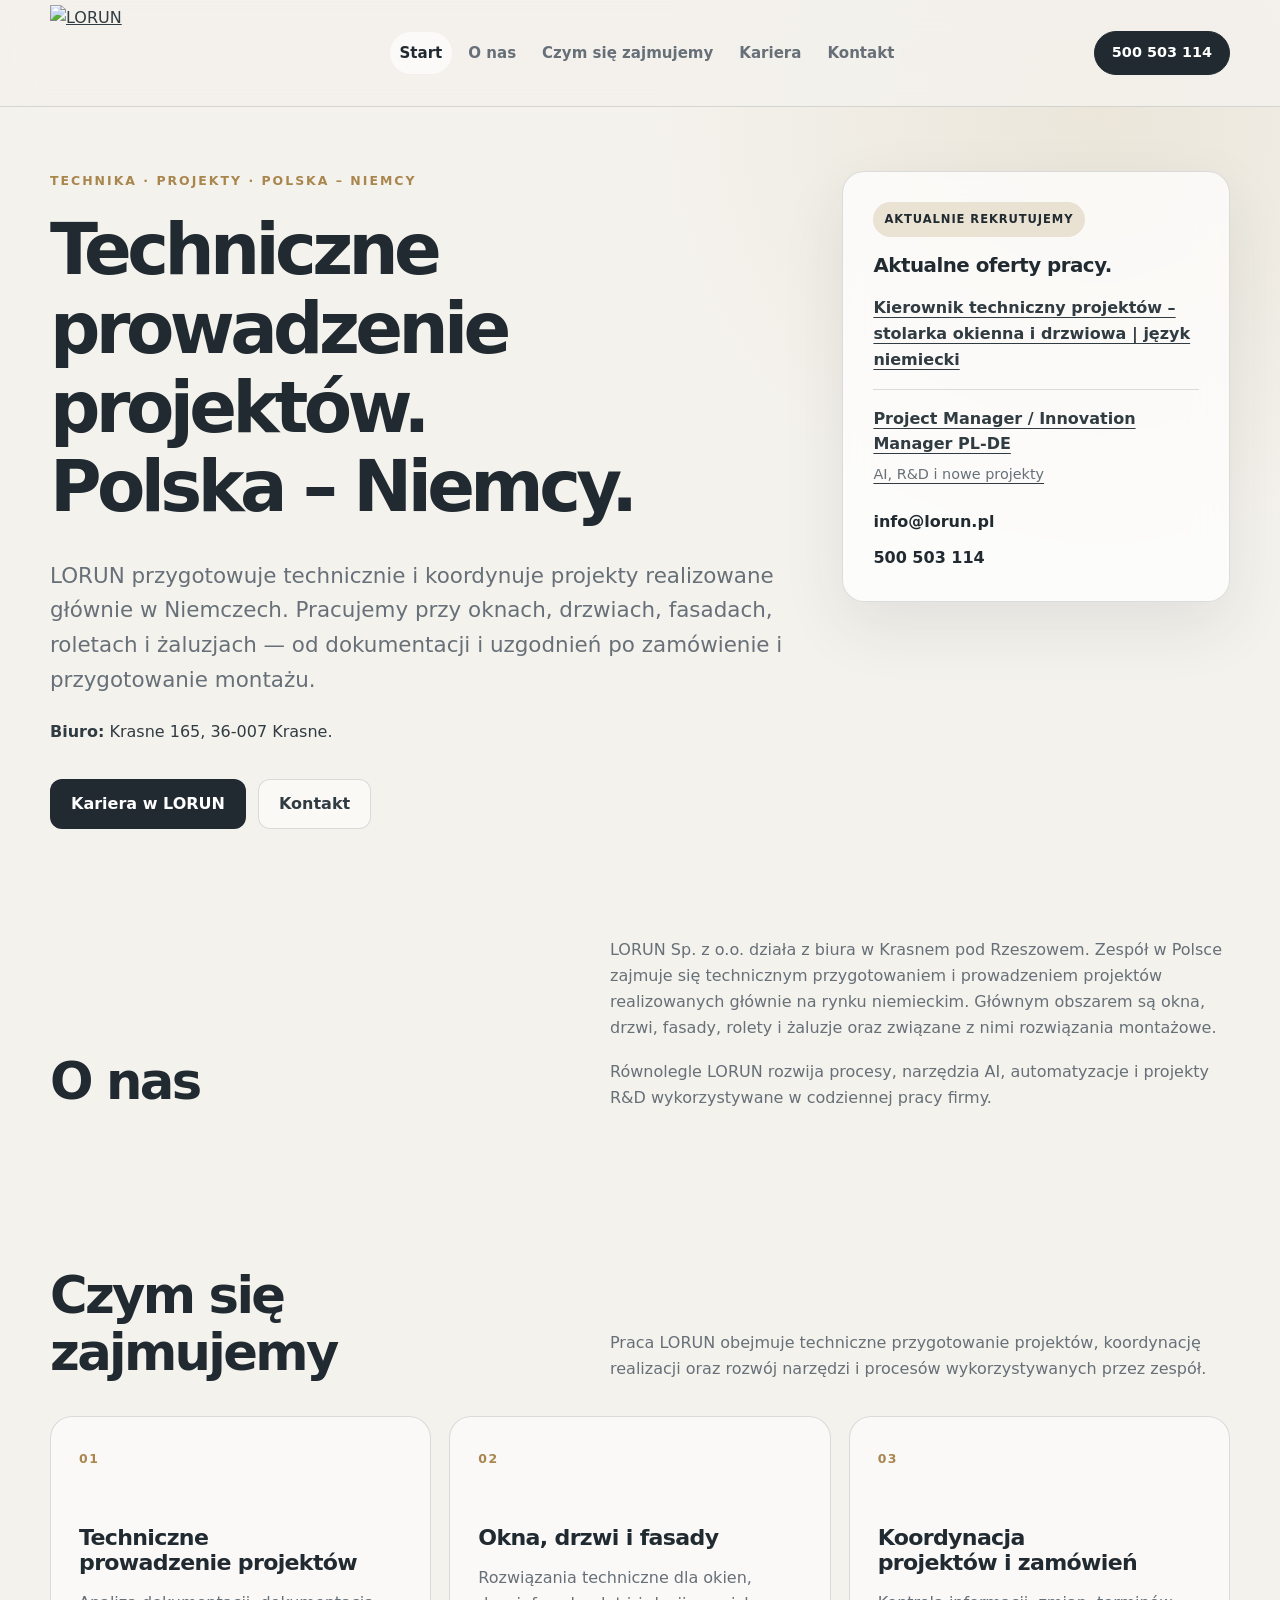
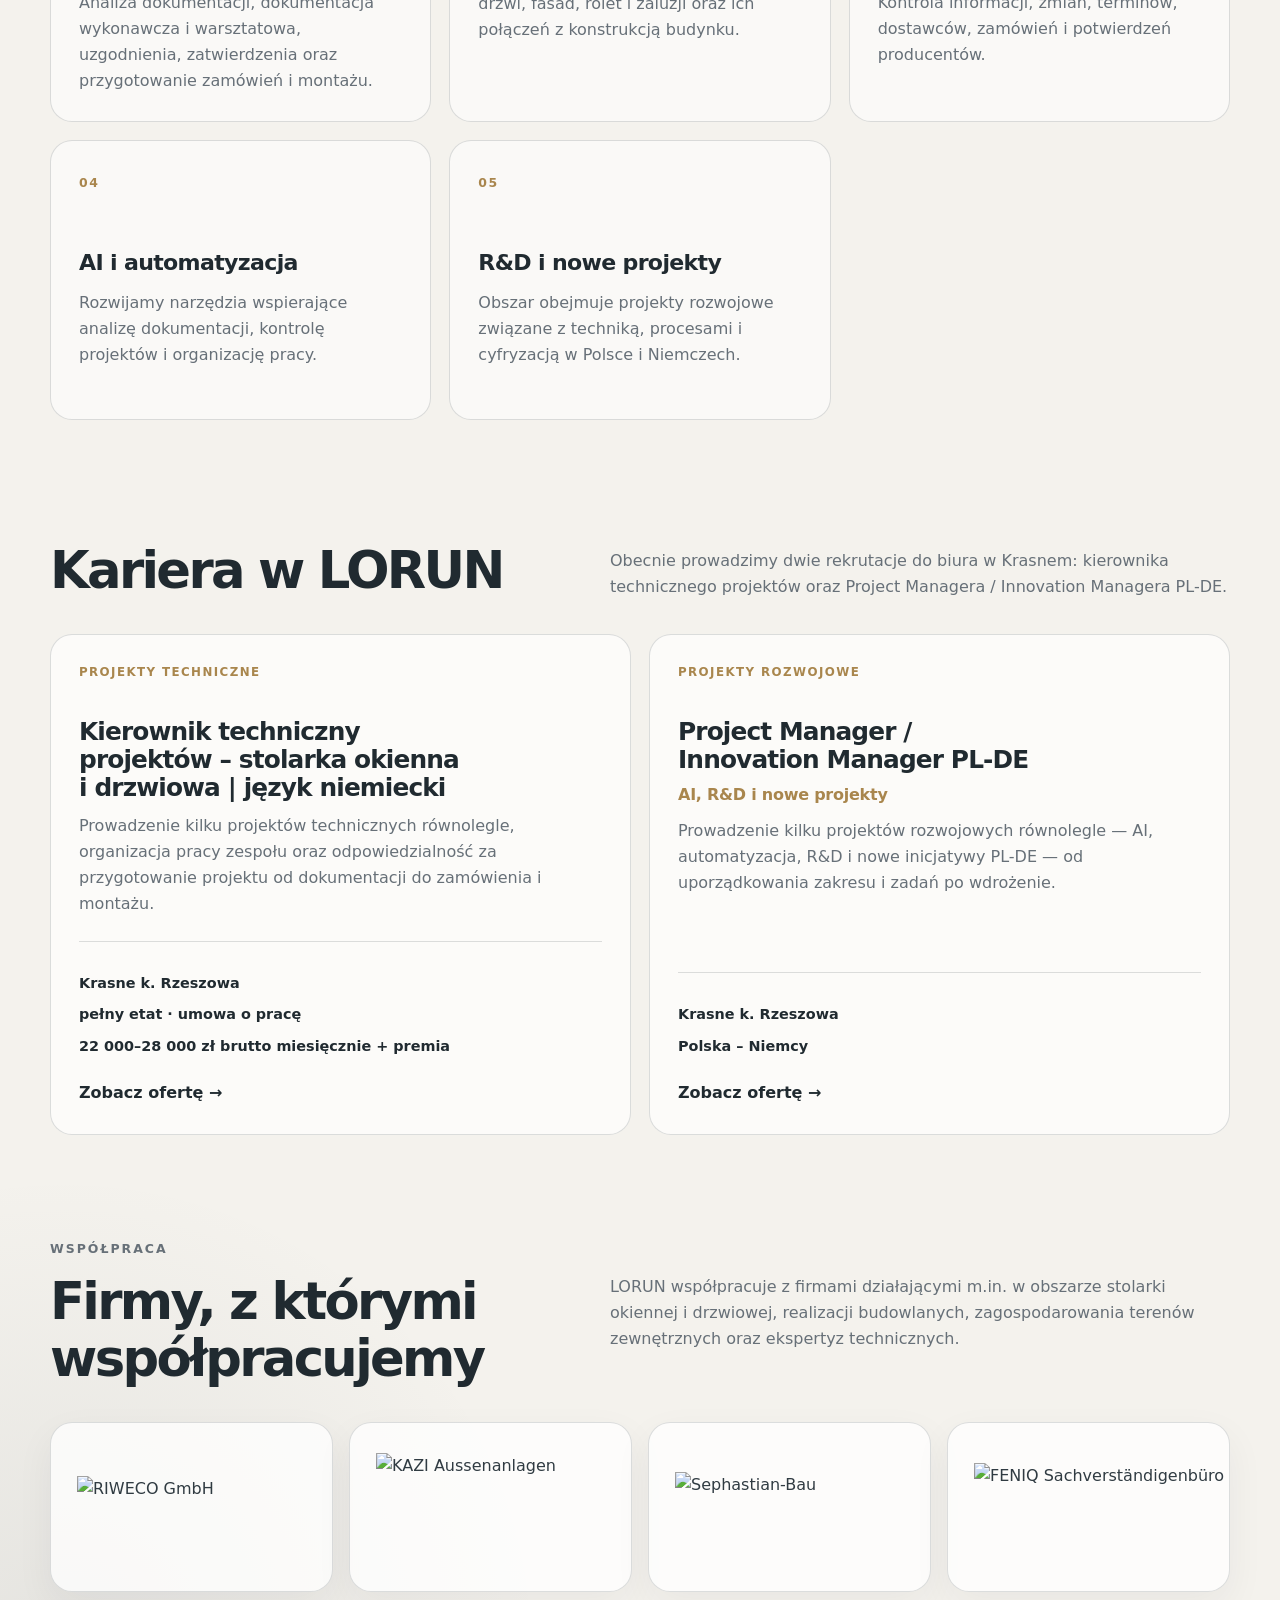
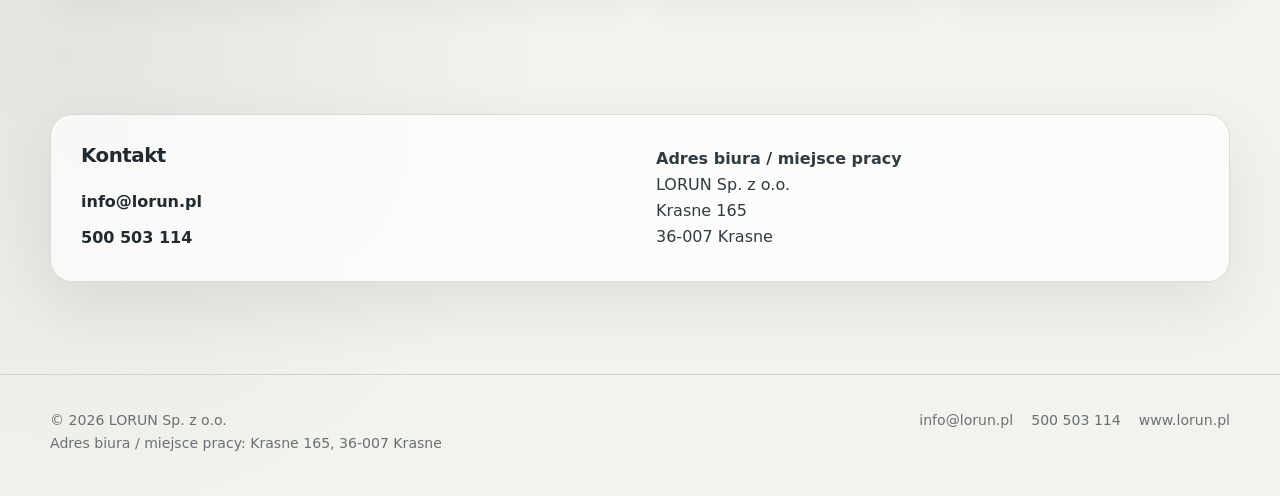
==== commit 7d318eb5: "Apply approved Polish copy and final recruitment terms" ====
--- a/index.html
+++ b/index.html
@@ -3,9 +3,16 @@
 <head>
   <meta charset="utf-8">
   <meta name="viewport" content="width=device-width, initial-scale=1">
-  <title>LORUN — przygotowanie techniczne, koordynacja i dostawy</title>
-  <meta name="description" content="LORUN wspiera realizacje budowlane w obszarze stolarki okiennej, drzwiowej i fasadowej.">
+  <title>LORUN — techniczne prowadzenie projektów | Polska – Niemcy</title>
+  <meta name="description" content="LORUN Sp. z o.o. w Krasnem: techniczne przygotowanie i prowadzenie projektów okien, drzwi i fasad realizowanych głównie w Niemczech.">
   <meta name="theme-color" content="#303b42">
+
+  <link rel="canonical" href="https://www.lorun.pl/">
+  <meta property="og:type" content="website">
+  <meta property="og:title" content="LORUN — techniczne prowadzenie projektów | Polska – Niemcy">
+  <meta property="og:description" content="LORUN Sp. z o.o. w Krasnem: techniczne przygotowanie i prowadzenie projektów okien, drzwi i fasad realizowanych głównie w Niemczech.">
+  <meta property="og:url" content="https://www.lorun.pl/">
+  <meta property="og:image" content="https://www.lorun.pl/assets/logo-lorun.png">
   <link rel="icon" type="image/png" href="assets/favicon.png">
   <link rel="stylesheet" href="assets/style.css">
 </head>
@@ -13,75 +20,57 @@
 <a class="skip-link" href="#main">Przejdź do treści</a>
 <header class="site-header">
   <div class="container header-inner">
-    <img class="site-logo" src="assets/logo-lorun.png" alt="LORUN" width="1000" height="684">
+    <a class="site-logo-link" href="./" aria-label="LORUN — strona główna"><img class="site-logo" src="assets/logo-lorun.png" alt="LORUN" width="1000" height="684"></a>
     <nav class="main-nav" aria-label="Nawigacja główna">
-      <a href="" aria-current="page">Start</a>
+      <a href="./" aria-current="page">Start</a>
+      <a href="#o-nas">O nas</a>
+      <a href="#dzialalnosc">Czym się zajmujemy</a>
       <a href="kariera/">Kariera</a>
-      <a href="mailto:info@lorun.pl">Kontakt</a>
+      <a href="#kontakt">Kontakt</a>
     </nav>
-    <a class="header-contact" href="mailto:info@lorun.pl">info@lorun.pl</a>
+    <a class="header-contact" href="tel:+48500503114">500 503 114</a>
   </div>
 </header>
 <main id="main">
-
-<section class="hero">
-  <div class="container hero-grid">
-    <div>
-      <p class="eyebrow">Technika · Koordynacja · Dostawy</p>
-      <h1>Techniczne zaplecze nowoczesnych realizacji.</h1>
-      <p class="hero-copy">LORUN wspiera firmy wykonawcze i inwestycje budowlane w obszarze stolarki okiennej, drzwiowej i fasadowej — od analizy dokumentacji i przygotowania technicznego, przez koordynację zamówień, po organizację dostaw i wsparcie procesu realizacyjnego.</p>
-      <div class="hero-actions">
-        <a class="btn btn-primary" href="kariera/">Zobacz oferty pracy</a>
-        <a class="btn btn-secondary" href="mailto:info@lorun.pl">Skontaktuj się</a>
-      </div>
-    </div>
-    <aside class="notice-panel">
-      <span class="notice-label">Prezentacja w aktualizacji</span>
-      <h2>Rozbudowujemy serwis internetowy LORUN.</h2>
-      <p>Przygotowujemy nową wersję strony, która szerzej przedstawi zakres działalności, kompetencje zespołu i model współpracy. Działalność operacyjna firmy jest prowadzona bez zmian.</p>
-      <div class="contact-list">
-        <a href="mailto:info@lorun.pl">info@lorun.pl</a>
-        <a href="tel:+48500503114">500 503 114</a>
-        <a href="https://www.lorun.pl/">www.lorun.pl</a>
-      </div>
-    </aside>
-  </div>
-</section>
-
-<section class="section">
-  <div class="container">
-    <div class="section-header">
-      <h2>Zakres działalności</h2>
-      <p>Łączymy przygotowanie techniczne, kontrolę informacji i koordynację dostaw w jeden uporządkowany proces wspierający realizację inwestycji.</p>
-    </div>
-    <div class="cards-3">
-      <article class="service-card">
-        <span class="service-index">01</span>
-        <h3>Przygotowanie techniczne</h3>
-        <p>Analiza dokumentacji, opracowanie wymagań projektowych oraz uporządkowanie informacji niezbędnych do realizacji zamówień.</p>
-      </article>
-      <article class="service-card">
-        <span class="service-index">02</span>
-        <h3>Koordynacja zamówień</h3>
-        <p>Łączenie wymagań technicznych, ustaleń handlowych i procesów producentów w jeden kontrolowany przebieg zamówienia.</p>
-      </article>
-      <article class="service-card">
-        <span class="service-index">03</span>
-        <h3>Dostawy i wsparcie realizacji</h3>
-        <p>Organizacja przepływu produktów i informacji pomiędzy producentem, wykonawcą i projektem — z naciskiem na terminowość i kompletność.</p>
-      </article>
-    </div>
-  </div>
-</section>
-
+<section class="hero"><div class="container hero-grid"><div>
+  <p class="eyebrow">Technika · Projekty · Polska – Niemcy</p>
+  <h1>Techniczne prowadzenie projektów. Polska – Niemcy.</h1>
+  <p class="hero-copy">LORUN przygotowuje technicznie i koordynuje projekty realizowane głównie w Niemczech. Pracujemy przy oknach, drzwiach, fasadach, roletach i żaluzjach — od dokumentacji i uzgodnień po zamówienie i przygotowanie montażu.</p>
+  <p class="hero-location"><strong>Biuro:</strong> Krasne 165, 36-007 Krasne.</p>
+  <div class="hero-actions"><a class="btn btn-primary" href="kariera/">Kariera w LORUN</a><a class="btn btn-secondary" href="#kontakt">Kontakt</a></div>
+</div><aside class="notice-panel" aria-labelledby="recruitment-title">
+  <span class="notice-label">Aktualnie rekrutujemy</span><h2 id="recruitment-title">Aktualne oferty pracy.</h2>
+  <ul class="open-roles"><li><a href="kariera/kierownik-techniczny-projektow/">Kierownik techniczny projektów – stolarka okienna i drzwiowa | język niemiecki</a></li><li><a href="kariera/project-manager-innovation-manager-pl-de/">Project Manager / Innovation Manager PL-DE<span>AI, R&amp;D i nowe projekty</span></a></li></ul>
+  <div class="contact-list"><a href="mailto:info@lorun.pl">info@lorun.pl</a><a href="tel:+48500503114">500 503 114</a></div>
+</aside></div></section>
+<section class="section" id="o-nas"><div class="container"><div class="section-header"><h2>O nas</h2><div class="about-copy"><p>LORUN Sp. z o.o. działa z biura w Krasnem pod Rzeszowem. Zespół w Polsce zajmuje się technicznym przygotowaniem i prowadzeniem projektów realizowanych głównie na rynku niemieckim. Głównym obszarem są okna, drzwi, fasady, rolety i żaluzje oraz związane z nimi rozwiązania montażowe.</p><p>Równolegle LORUN rozwija procesy, narzędzia AI, automatyzacje i projekty R&amp;D wykorzystywane w codziennej pracy firmy.</p></div></div></div></section>
+<section class="section" id="dzialalnosc"><div class="container"><div class="section-header"><h2>Czym się zajmujemy</h2><p>Praca LORUN obejmuje techniczne przygotowanie projektów, koordynację realizacji oraz rozwój narzędzi i procesów wykorzystywanych przez zespół.</p></div><div class="cards-3"><article class="service-card"><span class="service-index">01</span><h3>Techniczne prowadzenie projektów</h3><p>Analiza dokumentacji, dokumentacja wykonawcza i warsztatowa, uzgodnienia, zatwierdzenia oraz przygotowanie zamówień i montażu.</p></article>
+<article class="service-card"><span class="service-index">02</span><h3>Okna, drzwi i fasady</h3><p>Rozwiązania techniczne dla okien, drzwi, fasad, rolet i żaluzji oraz ich połączeń z konstrukcją budynku.</p></article>
+<article class="service-card"><span class="service-index">03</span><h3>Koordynacja projektów i zamówień</h3><p>Kontrola informacji, zmian, terminów, dostawców, zamówień i potwierdzeń producentów.</p></article>
+<article class="service-card"><span class="service-index">04</span><h3>AI i automatyzacja</h3><p>Rozwijamy narzędzia wspierające analizę dokumentacji, kontrolę projektów i organizację pracy.</p></article>
+<article class="service-card"><span class="service-index">05</span><h3>R&amp;D i nowe projekty</h3><p>Obszar obejmuje projekty rozwojowe związane z techniką, procesami i cyfryzacją w Polsce i Niemczech.</p></article></div></div></section>
+<section class="section" id="kariera"><div class="container"><div class="section-header"><h2>Kariera w LORUN</h2><p>Obecnie prowadzimy dwie rekrutacje do biura w Krasnem: kierownika technicznego projektów oraz Project Managera / Innovation Managera PL-DE.</p></div><div class="jobs-grid jobs-grid-two"><a class="job-card" href="kariera/kierownik-techniczny-projektow/">
+  <span class="job-card-kicker">Projekty techniczne</span>
+  <h2>Kierownik techniczny projektów – stolarka okienna i drzwiowa | język niemiecki</h2>
+  <p>Prowadzenie kilku projektów technicznych równolegle, organizacja pracy zespołu oraz odpowiedzialność za przygotowanie projektu od dokumentacji do zamówienia i montażu.</p>
+  <div class="job-card-meta"><span>Krasne k. Rzeszowa</span><span>pełny etat · umowa o pracę</span><span>22 000–28 000 zł brutto miesięcznie + premia</span></div>
+  <span class="job-card-link">Zobacz ofertę →</span>
+</a>
+<a class="job-card" href="kariera/project-manager-innovation-manager-pl-de/">
+  <span class="job-card-kicker">Projekty rozwojowe</span>
+  <h2>Project Manager / Innovation Manager PL-DE<span class="job-subtitle">AI, R&amp;D i nowe projekty</span></h2>
+  <p>Prowadzenie kilku projektów rozwojowych równolegle — AI, automatyzacja, R&amp;D i nowe inicjatywy PL-DE — od uporządkowania zakresu i zadań po wdrożenie.</p>
+  <div class="job-card-meta"><span>Krasne k. Rzeszowa</span><span>Polska – Niemcy</span></div>
+  <span class="job-card-link">Zobacz ofertę →</span>
+</a></div></div></section>
 <section class="section partners-section" aria-labelledby="partners-title">
   <div class="container">
     <div class="section-header partners-header">
       <div>
-        <p class="eyebrow">Sieć współpracy</p>
-        <h2 id="partners-title">Wyspecjalizowane kompetencje w jednej sieci.</h2>
+        <p class="eyebrow">Współpraca</p>
+        <h2 id="partners-title">Firmy, z którymi współpracujemy</h2>
       </div>
-      <p>LORUN współpracuje z firmami działającymi w obszarze techniki okiennej i drzwiowej, realizacji budowlanych, zagospodarowania terenów zewnętrznych oraz ekspertyz technicznych.</p>
+      <p>LORUN współpracuje z firmami działającymi m.in. w obszarze stolarki okiennej i drzwiowej, realizacji budowlanych, zagospodarowania terenów zewnętrznych oraz ekspertyz technicznych.</p>
     </div>
 
     <div class="partners-grid" aria-label="Firmy partnerskie LORUN">
@@ -100,22 +89,11 @@
     </div>
   </div>
 </section>
-
-<section class="section">
-  <div class="container career-teaser">
-    <div>
-      <p class="eyebrow">Kariera w LORUN</p>
-      <h2>Budujemy zespół techniczny w Rzeszowie.</h2>
-      <p>Szukamy osób, które chcą rozwijać się przy rzeczywistych projektach budowlanych i rozumieć pełny proces — od dokumentacji i detalu po zamówienie, produkcję i montaż.</p>
-    </div>
-    <a class="btn" href="kariera/">Aktualne stanowiska</a>
-  </div>
-</section>
-
+<section class="section" id="kontakt"><div class="container contact-panel"><div class="contact-grid"><div><h2>Kontakt</h2><div class="contact-list"><a href="mailto:info@lorun.pl">info@lorun.pl</a><a href="tel:+48500503114">500 503 114</a></div></div><address><strong>Adres biura / miejsce pracy</strong><br>LORUN Sp. z o.o.<br>Krasne 165<br>36-007 Krasne</address></div></div></section>
 </main>
 <footer class="site-footer">
   <div class="container footer-inner">
-    <div>© 2026 LORUN Sp. z o.o. · Krasne 165, 36-007 Krasne</div>
+    <div>© 2026 LORUN Sp. z o.o.<br>Adres biura / miejsce pracy: Krasne 165, 36-007 Krasne</div>
     <div class="footer-links">
       <a href="mailto:info@lorun.pl">info@lorun.pl</a>
       <a href="tel:+48500503114">500 503 114</a>
@@ -123,6 +101,25 @@
     </div>
   </div>
 </footer>
+<script type="application/ld+json">{
+  "@context": "https://schema.org",
+  "@type": "Organization",
+  "name": "LORUN Sp. z o.o.",
+  "url": "https://www.lorun.pl/",
+  "logo": "https://www.lorun.pl/assets/logo-lorun.png",
+  "telephone": "+48500503114",
+  "email": "info@lorun.pl",
+  "location": {
+    "@type": "Place",
+    "name": "Biuro / miejsce pracy LORUN",
+    "address": {
+      "@type": "PostalAddress",
+      "streetAddress": "Krasne 165",
+      "postalCode": "36-007",
+      "addressLocality": "Krasne",
+      "addressCountry": "PL"
+    }
+  }
+}</script>
 <!-- Cloudflare Web Analytics --><script type='module' src='https://static.cloudflareinsights.com/beacon.min.js' data-cf-beacon='{"token": "ae90b8def98d4bb9a8c5c125991c2f4f"}'></script><!-- End Cloudflare Web Analytics -->
-</body>
-</html>+</body></html>
--- a/assets/style.css
+++ b/assets/style.css
@@ -600,3 +600,17 @@
   .job-card { transition: none; }
   .job-card:hover, .btn-primary:hover { transform: none; }
 }
+/* Final approved copy and compact application panel. */
+.site-logo-link { display: block; width: fit-content; }
+.about-copy { max-width: 620px; }
+.section-header .about-copy p + p { margin-top: 18px; }
+.job-header-final h1 { font-size: clamp(2.1rem, 4.3vw, 4rem); }
+.job-terms { margin: 24px 0 0; }
+.job-salary { margin: 12px 0 0; font-size: clamp(1.15rem, 2.2vw, 1.65rem); color: var(--text-strong); }
+.job-apply-card > .btn:first-child { margin-top: 0; }
+@media (max-width: 720px) {
+  .site-logo-link { margin-inline: auto; }
+  .job-header-final { padding-top: 32px; }
+  .job-header-final .breadcrumbs { font-size: .78rem; line-height: 1.5; }
+  .job-header-final h1 { font-size: clamp(1.85rem, 7.6vw, 3rem); }
+}
